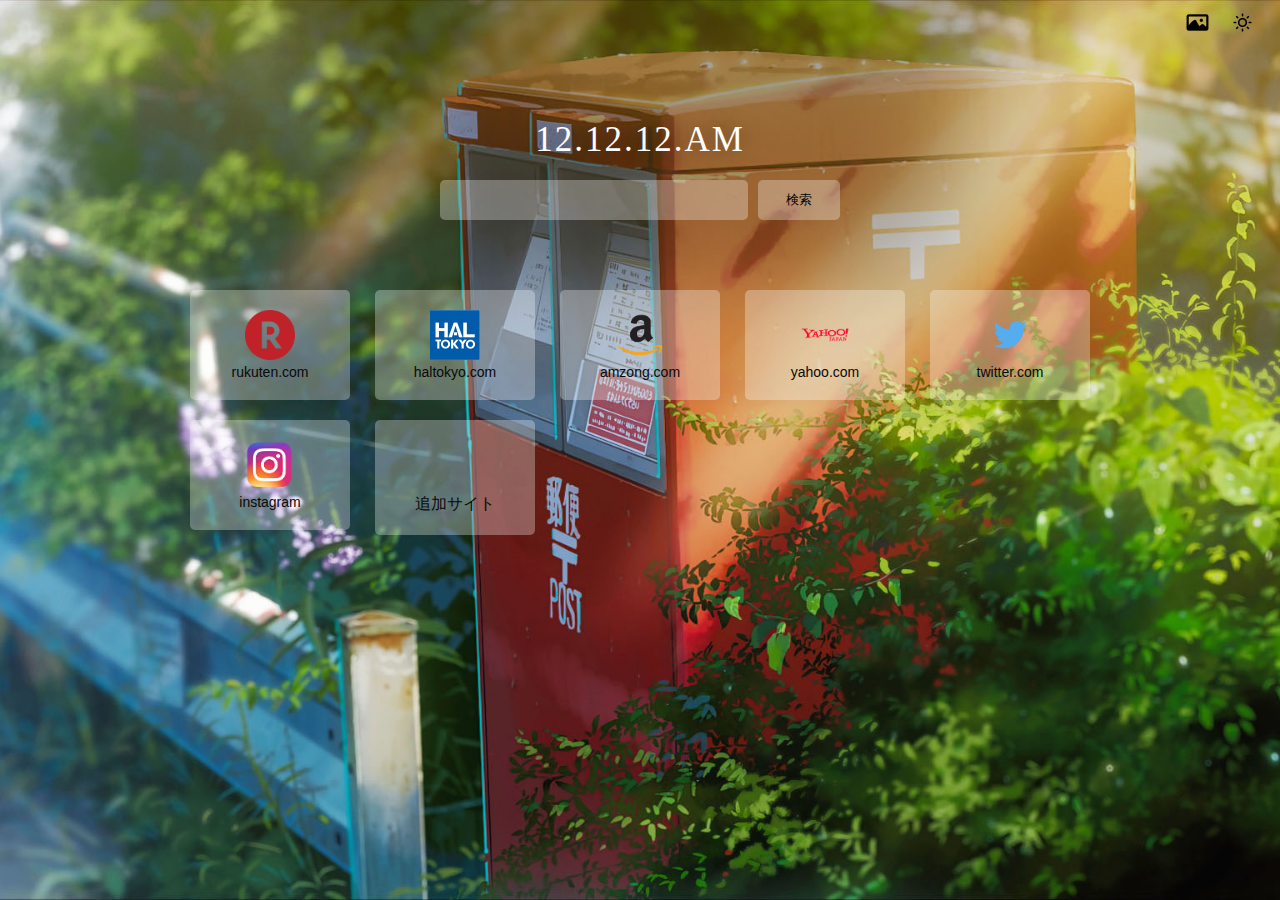
==== src/index2.html @ cdae1133 "20201111" ====
<!DOCTYPE html>
<html lang="en">
  <head>
    <meta charset="UTF-8" />
    <meta
      name="viewport"
      content="width=device-width,initial-scale=1,maximum-scale=1,user-scalable=no, viewport-fit=cover"
    />
    <title>NAV</title>
    <link rel="stylesheet" href="style.css" />
  </head>
  <body>
    <!-- other -->

    <div id="btnBox">
      <div class="btnBox_iconWarp">
        <img
          onclick="changePic()"
          class="btnBox_icon"
          src="./img/picture.png"
          alt=""
        />
      </div>
      <div class="btnBox_iconWarp">
        <img
          onclick="changeColor()"
          class="btnBox_icon"
          src="./img/sun.png"
          alt=""
        />
      </div>
      <!-- 变换图片 -->
      <script type="text/javascript">
        let i = 0;
        let imgArr = [
          "./img/1.jpg",
          "./img/2.jpg",
          "./img/3.jpg",
          "./img/4.jpg",
        ];
        // 图片预加载
        var images = new Array();
        function preload() {
          for (i = 0; i < preload.arguments.length; i++) {
            images[i] = new Image();
            images[i].src = preload.arguments[i];
          }
        }
        preload("./img/1.jpg", "./img/2.jpg", "./img/3.jpg");
        // 图片预加载
        function changePic() {
          if (++i === imgArr.length) {
            i = 0;
          }

          document.body.style.backgroundImage = "url(" + imgArr[i] + ")";
        }
        // document.body.onclick = changePic
      </script>
      <!-- 变换颜色 -->
      <script>
        function changeColor() {
          let path = document
            .querySelectorAll(".btnBox_icon")[1]
            .getAttribute("src");
          let bgColor = document.querySelectorAll(
            ".site,input,button,.addButton"
          );

          let textColor = document.querySelectorAll(
            ".site,input,button,.addButton"
          );

          if (path == "./img/sun.png") {
            document.querySelectorAll(".btnBox_icon")[1].src = "./img/moon.png";

            for (let i = 0; i < bgColor.length; i++) {
              bgColor[i].style.backgroundColor = "rgb(30, 30, 30, 0.3)";
              textColor[i].style.color = "rgba(230, 230, 230,0.9)";
            }
          } else {
            document.querySelectorAll(".btnBox_icon")[1].src = "./img/sun.png";

            for (let i = 0; i < bgColor.length; i++) {
              bgColor[i].style.backgroundColor = "rgb(255, 255, 255, 0.3)";
              textColor[i].style.color = "rgba(10, 10, 10)";
            }
          }

          // console.log(textColor);
          // console.log(x);
        }
      </script>
      <!-- 随机更换图片 -->
      <!-- <script type="text/javascript">
          function changePic() {
            var bodyBgs = [];
            bodyBgs[0] = "./img/1.jpg";
            bodyBgs[1] = "./img/2.jpg";
            bodyBgs[2] = "./img/3.jpg";
            bodyBgs[3] = "./img/4.jpg";
            var randomBgIndex = Math.round(Math.random() * 3);
            document.body.style.backgroundImage =
              "url(" + bodyBgs[randomBgIndex] + ")";

            console.log(randomBgIndex);
          }
        </script> -->
    </div>
    <!-- header -->
    <header class="globalHeader">
      <div class="clock"><p id="time">12.12.12.AM</p></div>
      <script>
        // get element
        var time = document.querySelector("#time");
        function up(time_el) {
          // get time
          let date = new Date();

          let h = date.getHours();
          let m = date.getMinutes();
          let s = date.getSeconds();
          // AM and PM
          let day_night = "AM";

          if (h > 12) {
            h = h - 12;
            day_night = "PM";
          }
          // (if min and sec) < 10 + 0
          if (h < 10) {
            h = "0" + h;
          }
          if (m < 10) {
            m = "0" + m;
          }
          if (s < 10) {
            s = "0" + s;
          }
          //assign to time
          time.textContent = h + ":" + m + ":" + s + " " + "AM";
        }

        setInterval(() => {
          up(time);
        }, 1000);
      </script>
      <form
        class="searchFrom"
        method="GET"
        action="https://www.google.com/search?"
      >
        <input name="q" type="text" autocomplete="off" />
        <button type="submit">検索</button>
      </form>
    </header>
    <!-- main -->
    <main class="globalMain">
      <ul class="siteList">
        <li>
          <a href="https://www.rakuten.co.jp/">
            <div class="site">
              <div class="logo">
                <img src="./img/rakuten.png" alt="" />
              </div>
              <div class="link">rukuten.com</div>
            </div>
          </a>
        </li>
        <li>
          <a href="https://www.hal.ac.jp/tokyo">
            <div class="site">
              <div class="logo">
                <img src="./img/hal.png" alt="" />
              </div>
              <div class="link">haltokyo.com</div>
            </div>
          </a>
        </li>
        <li>
          <a href="https://www.amazon.co.jp/-/zh/ref=nav_logo">
            <div class="site">
              <div class="logo">
                <img src="./img/amazong.png" alt="" />
              </div>
              <div class="link">amzong.com</div>
            </div>
          </a>
        </li>
        <li>
          <a href="https://www.yahoo.co.jp/">
            <div class="site">
              <div class="logo">
                <img src="./img/yahoo.png" alt="" />
              </div>
              <div class="link">yahoo.com</div>
            </div>
          </a>
        </li>
        <li>
          <a href="https://twitter.com/home">
            <div class="site">
              <div class="logo">
                <img src="./img/twitter.jpg" alt="" />
              </div>
              <div class="link">twitter.com</div>
            </div>
          </a>
        </li>
        <li>
          <a href="https://www.instagram.com/">
            <div class="site">
              <div class="logo">
                <img src="./img/instagram.png" alt="" />
              </div>
              <div class="link">instagram</div>
            </div>
          </a>
        </li>

        <li class="last">
          <div class="addButton">
            <div class="iconWrapper">
              <svg class="icon">
                <use xlink:href="#icon-custom-add"></use>
              </svg>
            </div>
            <div class="text">追加サイト</div>
          </div>
        </li>
      </ul>
    </main>
    <script src="https://at.alicdn.com/t/font_2168517_nfphgj52gt.js"></script>
    <script src="https://cdn.bootcdn.net/ajax/libs/jquery/3.5.1/jquery.min.js"></script>
    <script src="main.js"></script>
  </body>
</html>
---- src/style.css ----
* {
  margin: 0;
  padding: 0;
  box-sizing: border-box;
  transition: all 0.25s;
}

*::before,
*::after {
  box-sizing: border-box;
}

ul,
ol {
  list-style: none;
}

a {
  color: inherit;
  text-decoration: none;
}

img {
  max-width: 100%;
  /* 图片不能大过容器 */
}

/* style */
body {
  font-family: -apple-system, BlinkMacSystemFont, "PingFang SC",
    "Helvetica Neue", STHeiti, "Microsoft Yahei", Tahoma, Simsun, sans-serif;
  min-width: 100%;
  min-height: 100vh;
  color: rgba(10, 10, 10);
  background-image: url(./img/4.jpg);
  background-repeat: no-repeat;
  background-size: cover;
  transition: all 0.25s;
  background-position: center;
  /* backdrop-filter: blur(10px); */
}

.cover {
  z-index: -1;
  opacity: 1;
  position: fixed;
  left: 0;
  top: 0;
  width: 100%;
  height: 100%;
  /*background-color: rgba(0,0,0,0.3);*/
  background-image: radial-gradient(
      rgba(0, 0, 0, 0) 0%,
      rgba(0, 0, 0, 0.3) 100%
    ),
    radial-gradient(rgba(0, 0, 0, 0) 33%, rgba(0, 0, 0, 0.3) 166%);
  transition: all 0.25s;
}

.globalHeader {
  /* border: 1px red solid; */
  padding: 20px;
}

@media (min-width: 500px) {
  .globalHeader {
    padding: 50px 0;
  }
}

#btnBox {
  display: flex;
  justify-content: center;
  width: 100px;
  margin-left: auto;
  height: 70px;
}

.btnBox_iconWarp {
  padding-top: 10px;
  padding-right: 20px;
}

.btnBox_icon {
  height: 25px;
  width: 25px;
  cursor: pointer;
  transition: all 0.25s;
}

.btnBox_iconWarp :hover {
  transform: scale3d(1.4, 1.4, 1.4);
}

.clock {
  max-width: 250px;
  margin-left: auto;
  margin-right: auto;
  display: flex;
  justify-content: center;
  align-items: center;
  padding-bottom: 20px;
  transition: all 0.25s;
  cursor: pointer;
}

.clock:hover {
  transform: scale3d(1.1, 1.1, 1.1);
}

.clock p {
  color: rgb(255, 255, 255);
  text-shadow: 0 0 20px rgba(0, 0, 0, 0.35);
  font-size: 35px;
  font-family: "Microsoft Yahei Light", "Microsoft Yahei";
  letter-spacing: 2px;
}

/* .clock p::after {
  content: "";
  display: block;
  width: 100%;
  height: 2px;
  position: absolute;
  bottom: 20px;
  transition: all 0.25s;
  transform: scale3d(0, 1, 1);
  transform-origin: 50% 0;
} */

.searchFrom {
  display: flex;
  justify-content: space-between;
}

/* 500px以下的样式不管 */
@media (min-width: 500px) {
  .searchFrom {
    max-width: 400px;
    margin-left: auto;
    margin-right: auto;
  }
}

/* 大于500PX的样式不管  只设定0~500px的样式
 @media (max-width: 500px) {
  .searchFrom {
  }
} */

.globalMain {
  max-width: 900px;
  margin-left: auto;
  margin-right: auto;
}

.searchFrom > input {
  width: 100%;
  margin-right: 10px;
  height: 40px;
  padding: 0 10px;
  border: none;
  outline: none;
  /* border: 1px #ddd solid; */
  background: rgb(255, 255, 255, 0.3);
  border-radius: 5px;
}
.searchFrom > button {
  white-space: nowrap;
  /* 让按钮文本不换行 */
  padding: 0 28px;
  border-radius: 5px;
  border: none;
  background: rgb(255, 255, 255, 0.3);
  color: black;
  outline: none;
}

.globalMain {
}
.siteList {
  /* border: 1px red solid; */
  display: flex;
  justify-content: space-between;
  flex-wrap: wrap; /*换行*/
  margin: 20px;
}

@media (min-width: 500px) {
  .siteList {
    margin: 20px;
  }
}

/* PC版本 */

@media (min-width: 500px) {
  .siteList {
    margin-left: 0;
    margin-right: -25px;
    justify-content: flex-start;
  }
}

.siteList > li {
  margin-bottom: 10px;
}

.siteList > li :hover {
  transform: scale3d(1.1, 1.1, 1.1);
}

@media (min-width: 500px) {
  .siteList > li {
    margin-right: 25px;
  }
}

.siteList * {
  transition: all 0.25s;
}

.siteList .site {
  width: 160px;
  /* border: 1px red solid; */
  display: flex; /* 居中 */
  justify-content: center; /* 居中 */
  align-items: center; /* 居中 */
  flex-direction: column; /* 改成上下分*/
  margin-bottom: 10px;
  background: rgb(255, 255, 255, 0.3);
  /* border: 1px #ddd solid; */
  border-radius: 5px;
  padding: 20px 0;
}
.siteList .site > .logo {
  /* border: 1px red solid; */
  width: 50px;
  height: 50px;
  display: flex;
  justify-content: center; /* 居中 */
  align-items: center; /* 居中 */
  font-size: 64px; /* 居中 */
}
.siteList .site > .link {
  font-size: 14px;
  margin-top: 4px;
}
.siteList .addButton {
  width: 160px;
  /* border: 1px black solid; */
  display: flex;
  justify-content: center;
  align-items: center;
  flex-direction: column;
  padding: 20px 0;
  background-color: rgb(255, 255, 255, 0.3);
  /* border: 1px #ddd solid; */
  border-radius: 5px;
}

.siteList .addButton .text {
  margin-top: 4px;
}

.iconWrapper {
  /* border: 1px red solid; */
  display: flex;
  justify-content: center;
  align-items: center;
  width: 50px;
  height: 50px;
}

.addButton .icon {
  width: 56px;
  height: 56px;
}
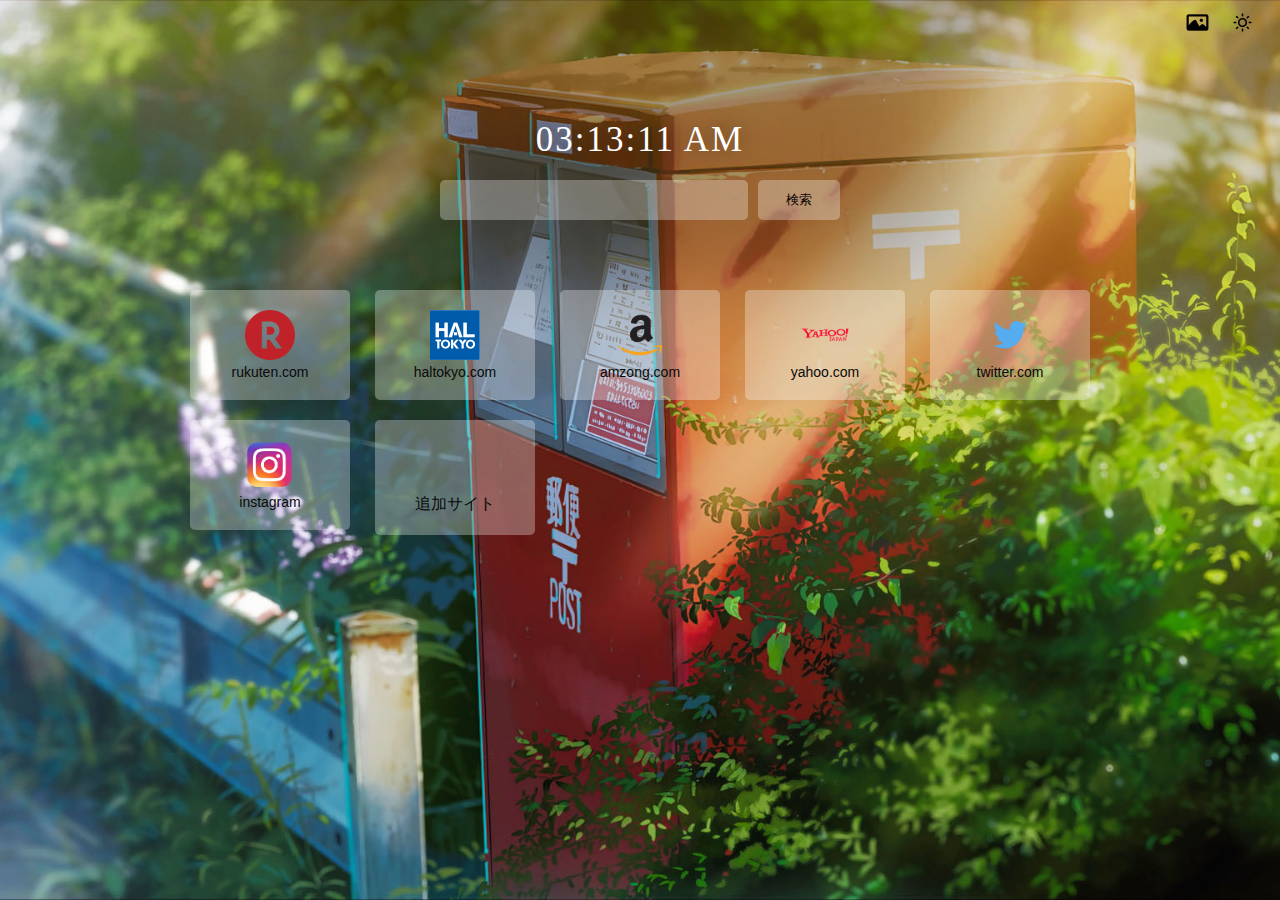
==== commit 87946453: "20201111" ====
--- a/src/index2.html
+++ b/src/index2.html
@@ -143,7 +143,7 @@
 
         setInterval(() => {
           up(time);
-        }, 1000);
+        }, 0);
       </script>
       <form
         class="searchFrom"
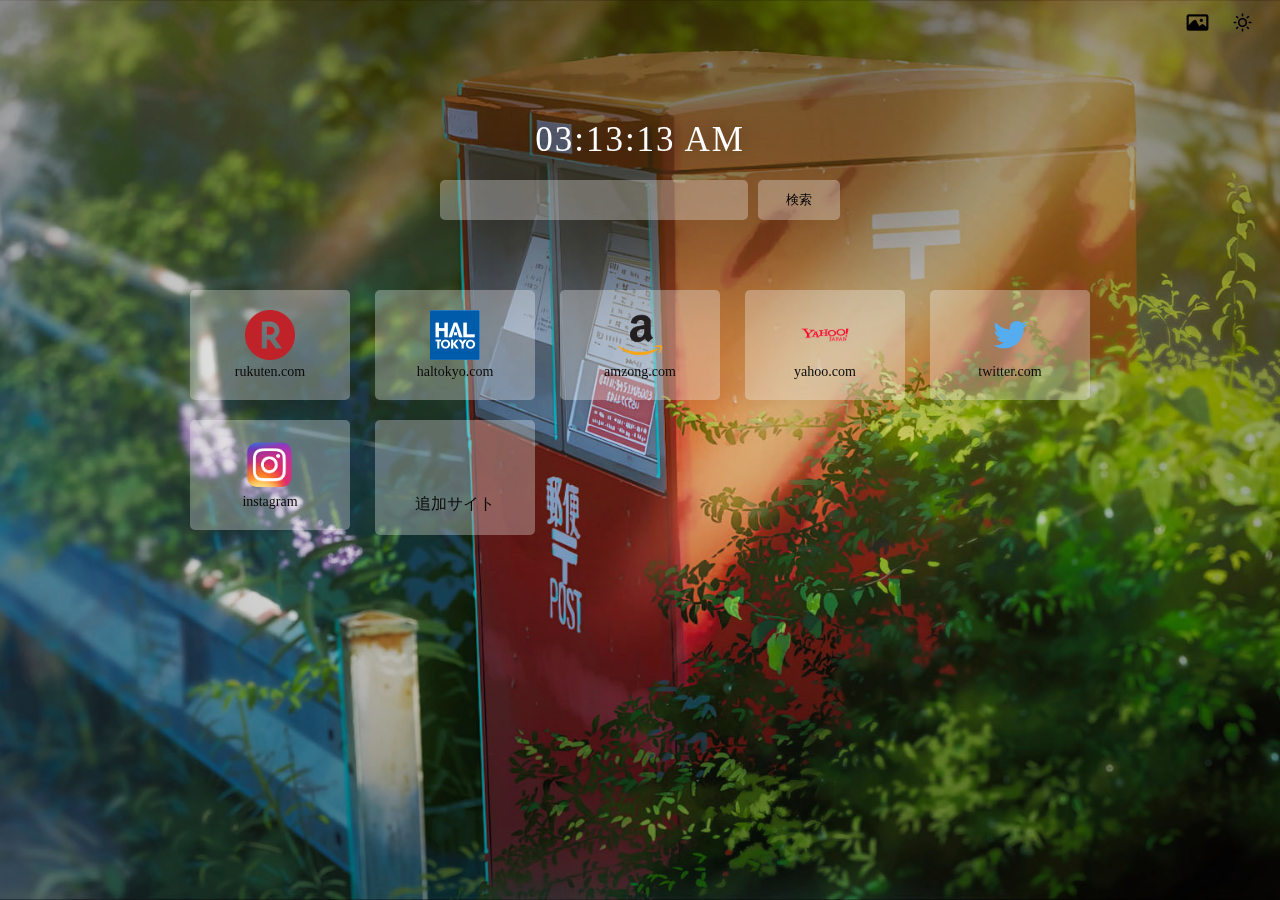
==== commit e8fd05ef: "20201111" ====
--- a/src/index2.html
+++ b/src/index2.html
@@ -13,6 +13,7 @@
     <!-- other -->
 
     <div id="btnBox">
+      <div class="cover" id="cover"></div>
       <div class="btnBox_iconWarp">
         <img
           onclick="changePic()"
@@ -113,6 +114,7 @@
       <script>
         // get element
         var time = document.querySelector("#time");
+        up(time);
         function up(time_el) {
           // get time
           let date = new Date();
@@ -143,7 +145,7 @@
 
         setInterval(() => {
           up(time);
-        }, 0);
+        }, 1000);
       </script>
       <form
         class="searchFrom"
--- a/src/style.css
+++ b/src/style.css
@@ -27,8 +27,6 @@
 
 /* style */
 body {
-  font-family: -apple-system, BlinkMacSystemFont, "PingFang SC",
-    "Helvetica Neue", STHeiti, "Microsoft Yahei", Tahoma, Simsun, sans-serif;
   min-width: 100%;
   min-height: 100vh;
   color: rgba(10, 10, 10);
@@ -112,28 +110,21 @@
   color: rgb(255, 255, 255);
   text-shadow: 0 0 20px rgba(0, 0, 0, 0.35);
   font-size: 35px;
-  font-family: "Microsoft Yahei Light", "Microsoft Yahei";
   letter-spacing: 2px;
 }
 
-/* .clock p::after {
-  content: "";
-  display: block;
-  width: 100%;
-  height: 2px;
-  position: absolute;
-  bottom: 20px;
-  transition: all 0.25s;
-  transform: scale3d(0, 1, 1);
-  transform-origin: 50% 0;
-} */
+@media (min-width: 500px) {
+  .clock p {
+    font-family: "Microsoft Yahei Light", "Microsoft Yahei";
+  }
+}
 
 .searchFrom {
   display: flex;
   justify-content: space-between;
 }
 
-/* 500px以下的样式不管 */
+/* 500px以下的样式不管 pc版本*/
 @media (min-width: 500px) {
   .searchFrom {
     max-width: 400px;
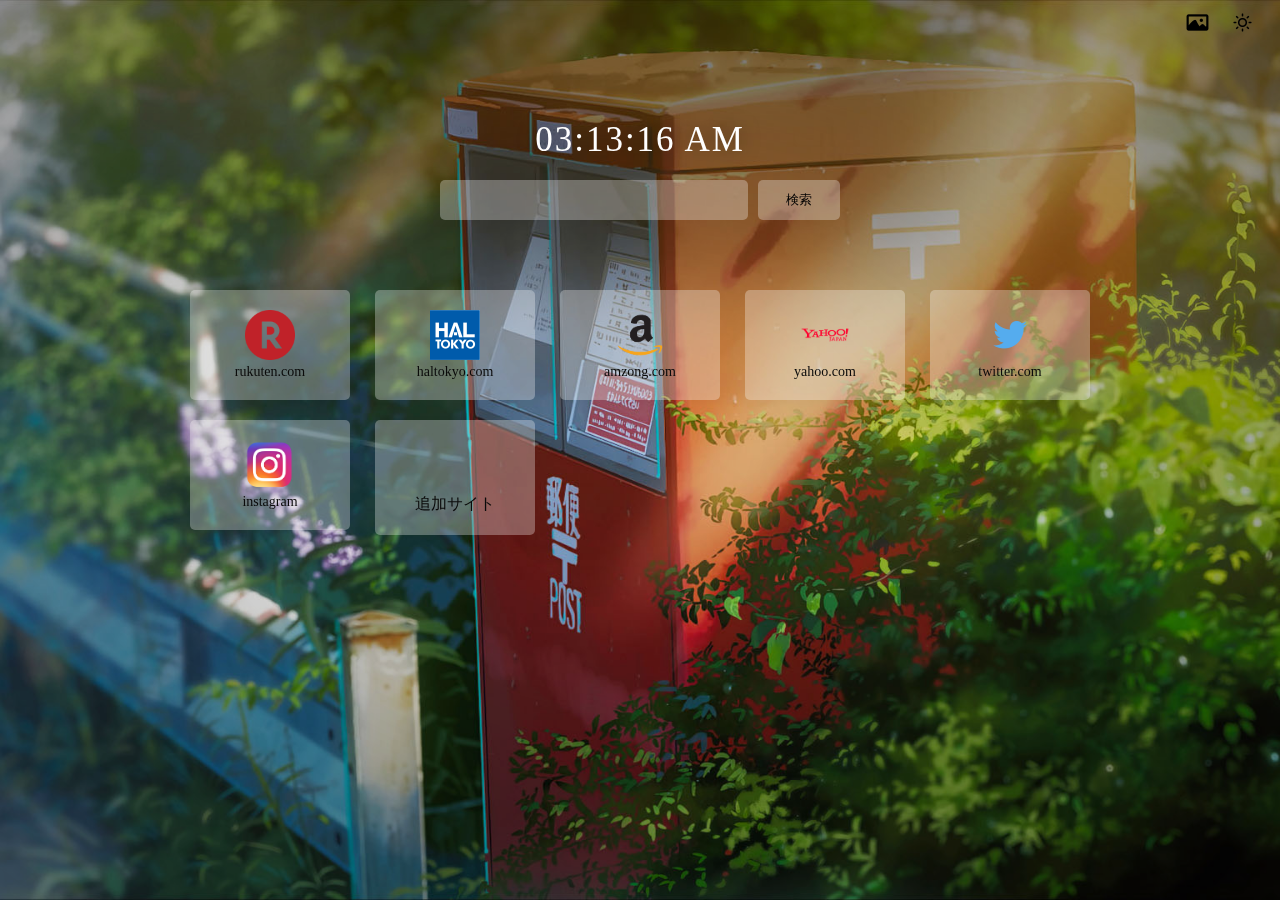
==== commit 8003a45a: "20201111" ====
--- a/src/index2.html
+++ b/src/index2.html
@@ -9,7 +9,7 @@
     <title>NAV</title>
     <link rel="stylesheet" href="style.css" />
   </head>
-  <body>
+  <body id="indexBody">
     <!-- other -->
 
     <div id="btnBox">
@@ -152,7 +152,22 @@
         method="GET"
         action="https://www.google.com/search?"
       >
-        <input name="q" type="text" autocomplete="off" />
+        <input
+          onfocus="inputFocus()"
+          onfocusout="inputFocusout()"
+          name="q"
+          type="text"
+          autocomplete="off"
+        />
+        <script>
+          function inputFocus() {
+            let bg = document.body;
+            document.body.style.backdropFilter = "blur(10px)";
+          }
+          function inputFocusout() {
+            document.body.style.backdropFilter = "blur(0px)";
+          }
+        </script>
         <button type="submit">検索</button>
       </form>
     </header>
--- a/src/style.css
+++ b/src/style.css
@@ -38,21 +38,23 @@
   /* backdrop-filter: blur(10px); */
 }
 
-.cover {
-  z-index: -1;
-  opacity: 1;
-  position: fixed;
-  left: 0;
-  top: 0;
-  width: 100%;
-  height: 100%;
-  /*background-color: rgba(0,0,0,0.3);*/
-  background-image: radial-gradient(
-      rgba(0, 0, 0, 0) 0%,
-      rgba(0, 0, 0, 0.3) 100%
-    ),
-    radial-gradient(rgba(0, 0, 0, 0) 33%, rgba(0, 0, 0, 0.3) 166%);
-  transition: all 0.25s;
+@media (min-width: 500px) {
+  .cover {
+    z-index: -1;
+    opacity: 1;
+    position: fixed;
+    left: 0;
+    top: 0;
+    width: 100%;
+    height: 100%;
+    /*background-color: rgba(0,0,0,0.3);*/
+    background-image: radial-gradient(
+        rgba(0, 0, 0, 0) 0%,
+        rgba(0, 0, 0, 0.3) 100%
+      ),
+      radial-gradient(rgba(0, 0, 0, 0) 33%, rgba(0, 0, 0, 0.3) 166%);
+    transition: all 0.25s;
+  }
 }
 
 .globalHeader {
@@ -156,6 +158,10 @@
   background: rgb(255, 255, 255, 0.3);
   border-radius: 5px;
 }
+
+input:focus {
+}
+
 .searchFrom > button {
   white-space: nowrap;
   /* 让按钮文本不换行 */
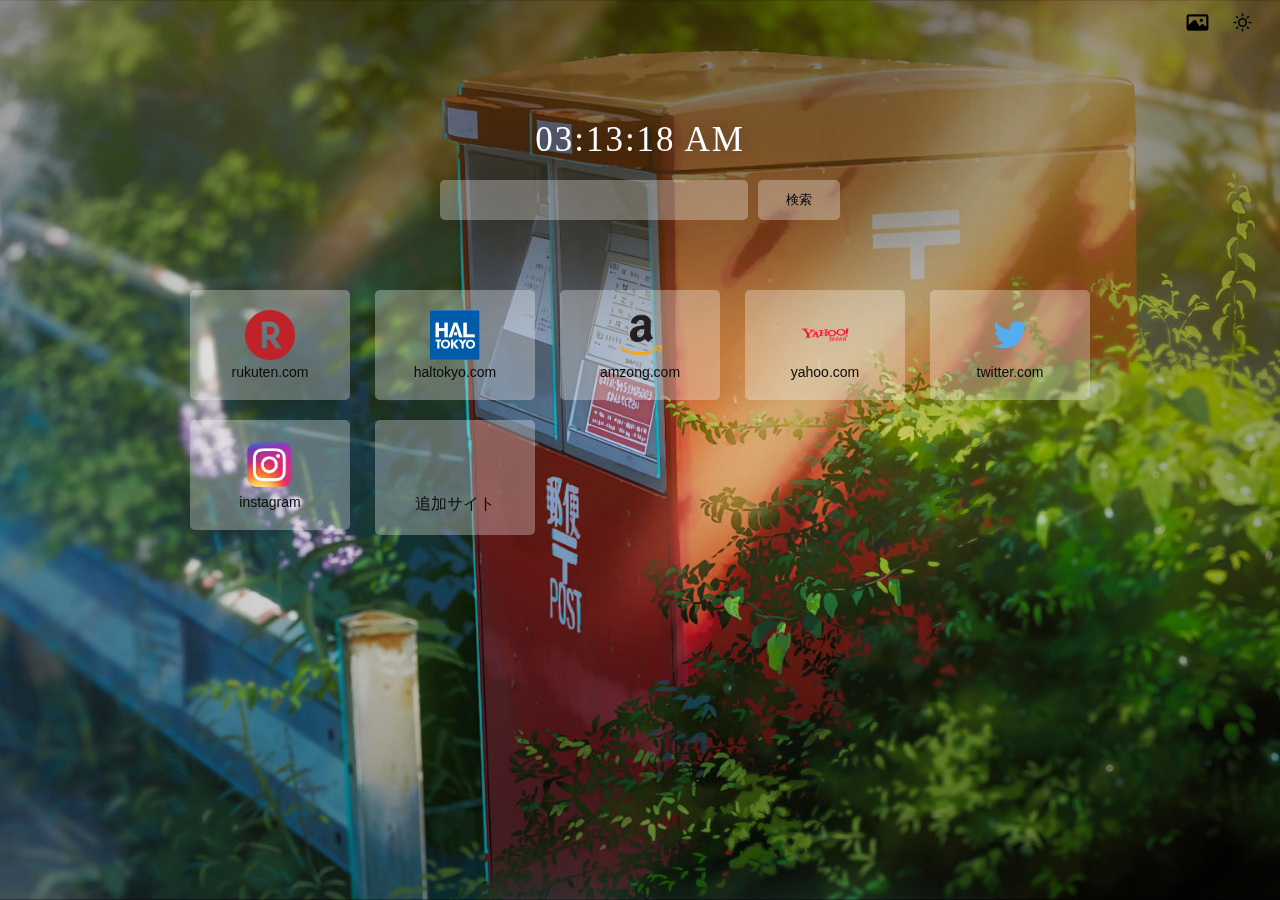
==== commit 6b97e66e: "20201111" ====
--- a/src/index2.html
+++ b/src/index2.html
@@ -154,20 +154,11 @@
       >
         <input
           onfocus="inputFocus()"
-          onfocusout="inputFocusout()"
+          onblur="inputFocusout()"
           name="q"
           type="text"
           autocomplete="off"
         />
-        <script>
-          function inputFocus() {
-            let bg = document.body;
-            document.body.style.backdropFilter = "blur(10px)";
-          }
-          function inputFocusout() {
-            document.body.style.backdropFilter = "blur(0px)";
-          }
-        </script>
         <button type="submit">検索</button>
       </form>
     </header>
--- a/src/style.css
+++ b/src/style.css
@@ -3,6 +3,8 @@
   padding: 0;
   box-sizing: border-box;
   transition: all 0.25s;
+  font-family: "Yu Gothic Medium", "游ゴシック Medium", YuGothic, "游ゴシック体",
+    "ヒラギノ角ゴ Pro W3", sans-serif;
 }
 
 *::before,
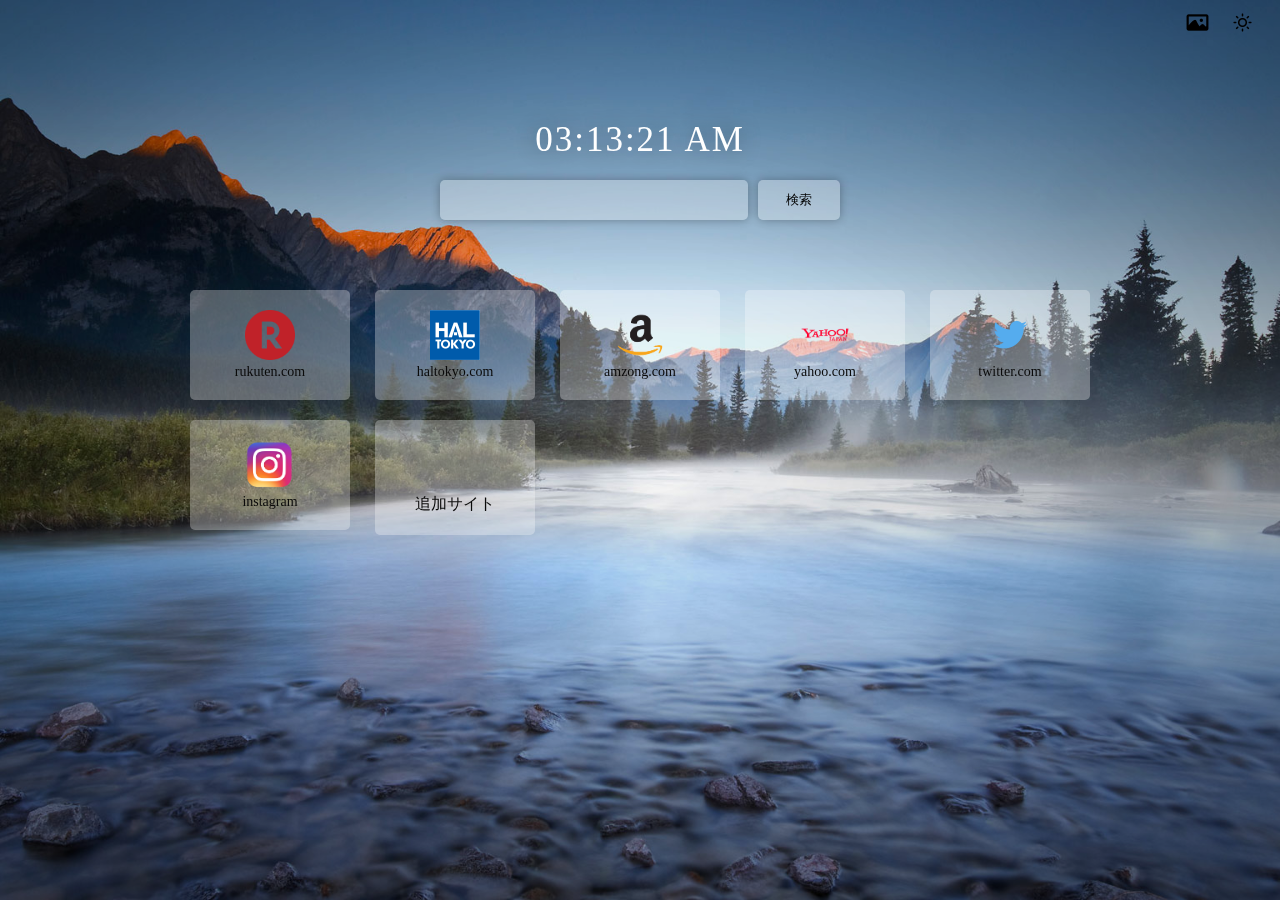
==== commit 8b49aea7: "20201112" ====
--- a/src/index2.html
+++ b/src/index2.html
@@ -153,6 +153,7 @@
         action="https://www.google.com/search?"
       >
         <input
+          class="serach"
           onfocus="inputFocus()"
           onblur="inputFocusout()"
           name="q"
--- a/src/style.css
+++ b/src/style.css
@@ -3,8 +3,6 @@
   padding: 0;
   box-sizing: border-box;
   transition: all 0.25s;
-  font-family: "Yu Gothic Medium", "游ゴシック Medium", YuGothic, "游ゴシック体",
-    "ヒラギノ角ゴ Pro W3", sans-serif;
 }
 
 *::before,
@@ -37,7 +35,6 @@
   background-size: cover;
   transition: all 0.25s;
   background-position: center;
-  /* backdrop-filter: blur(10px); */
 }
 
 @media (min-width: 500px) {
@@ -112,14 +109,18 @@
 
 .clock p {
   color: rgb(255, 255, 255);
-  text-shadow: 0 0 20px rgba(0, 0, 0, 0.35);
-  font-size: 35px;
+  text-shadow: 0 0 20px rgba(0, 0, 0, 0.8);
+  font-size: 25px;
   letter-spacing: 2px;
 }
 
 @media (min-width: 500px) {
   .clock p {
     font-family: "Microsoft Yahei Light", "Microsoft Yahei";
+    color: rgb(255, 255, 255);
+    text-shadow: 0 0 20px rgba(0, 0, 0, 0.35);
+    font-size: 35px;
+    letter-spacing: 2px;
   }
 }
 
@@ -158,10 +159,8 @@
   outline: none;
   /* border: 1px #ddd solid; */
   background: rgb(255, 255, 255, 0.3);
-  border-radius: 5px;
-}
-
-input:focus {
+  box-shadow: rgba(0, 0, 0, 0.3) 0 0 10px;
+  border-radius: 5px;
 }
 
 .searchFrom > button {
@@ -173,6 +172,7 @@
   background: rgb(255, 255, 255, 0.3);
   color: black;
   outline: none;
+  box-shadow: rgba(0, 0, 0, 0.3) 0 0 10px;
 }
 
 .globalMain {
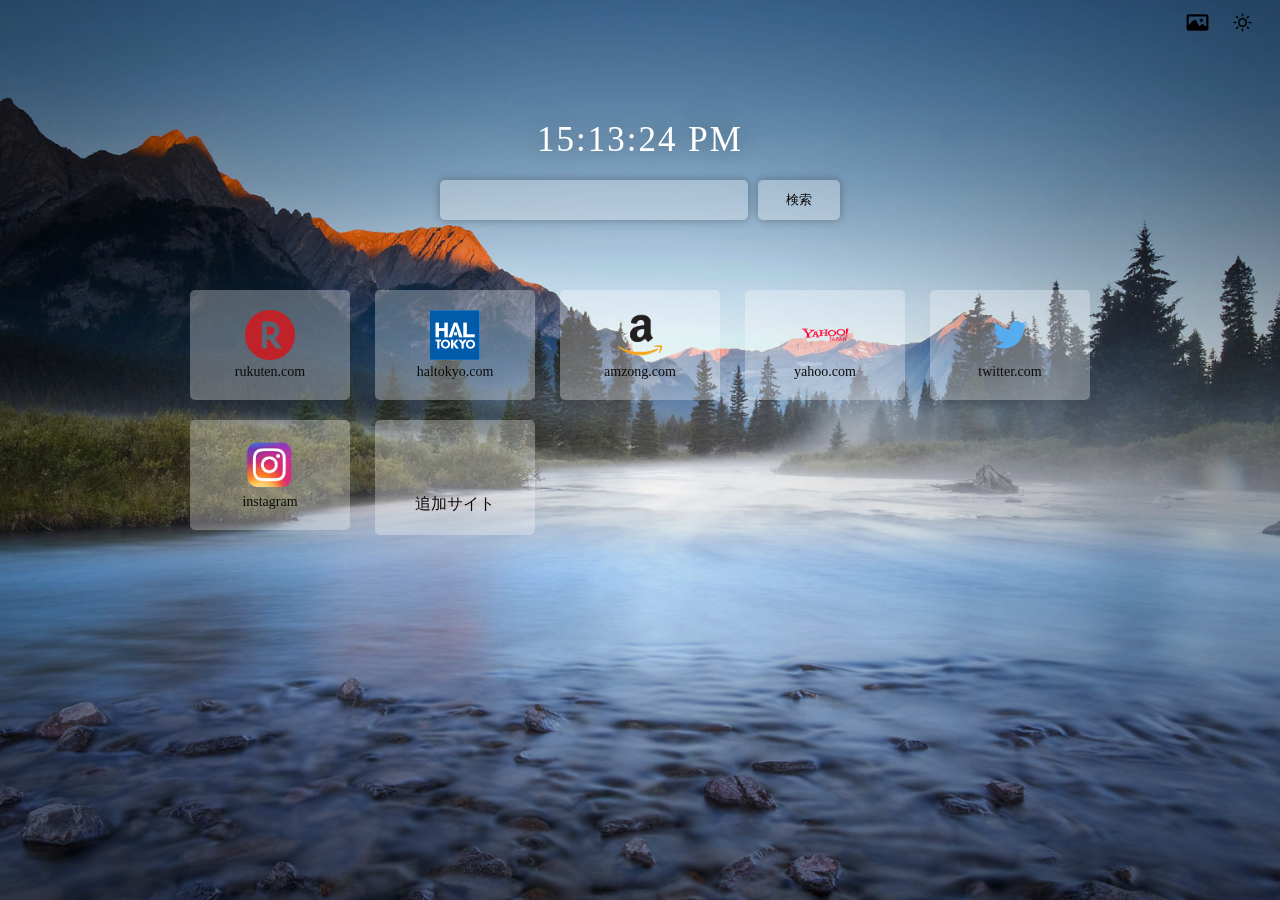
==== commit 488706c6: "20201113" ====
--- a/src/index2.html
+++ b/src/index2.html
@@ -125,9 +125,17 @@
           // AM and PM
           let day_night = "AM";
 
-          if (h > 12) {
-            h = h - 12;
+          // if (h > 12) {
+          //   h = h - 12;
+          //   day_night = "PM";
+          // }
+
+          if (h <= 12) {
+            day_night = "AM";
+          } else if (h > 12 && h < 24) {
             day_night = "PM";
+          } else if (H == 24) {
+            h = 0;
           }
           // (if min and sec) < 10 + 0
           if (h < 10) {
@@ -140,7 +148,7 @@
             s = "0" + s;
           }
           //assign to time
-          time.textContent = h + ":" + m + ":" + s + " " + "AM";
+          time.textContent = h + ":" + m + ":" + s + " " + day_night;
         }
 
         setInterval(() => {
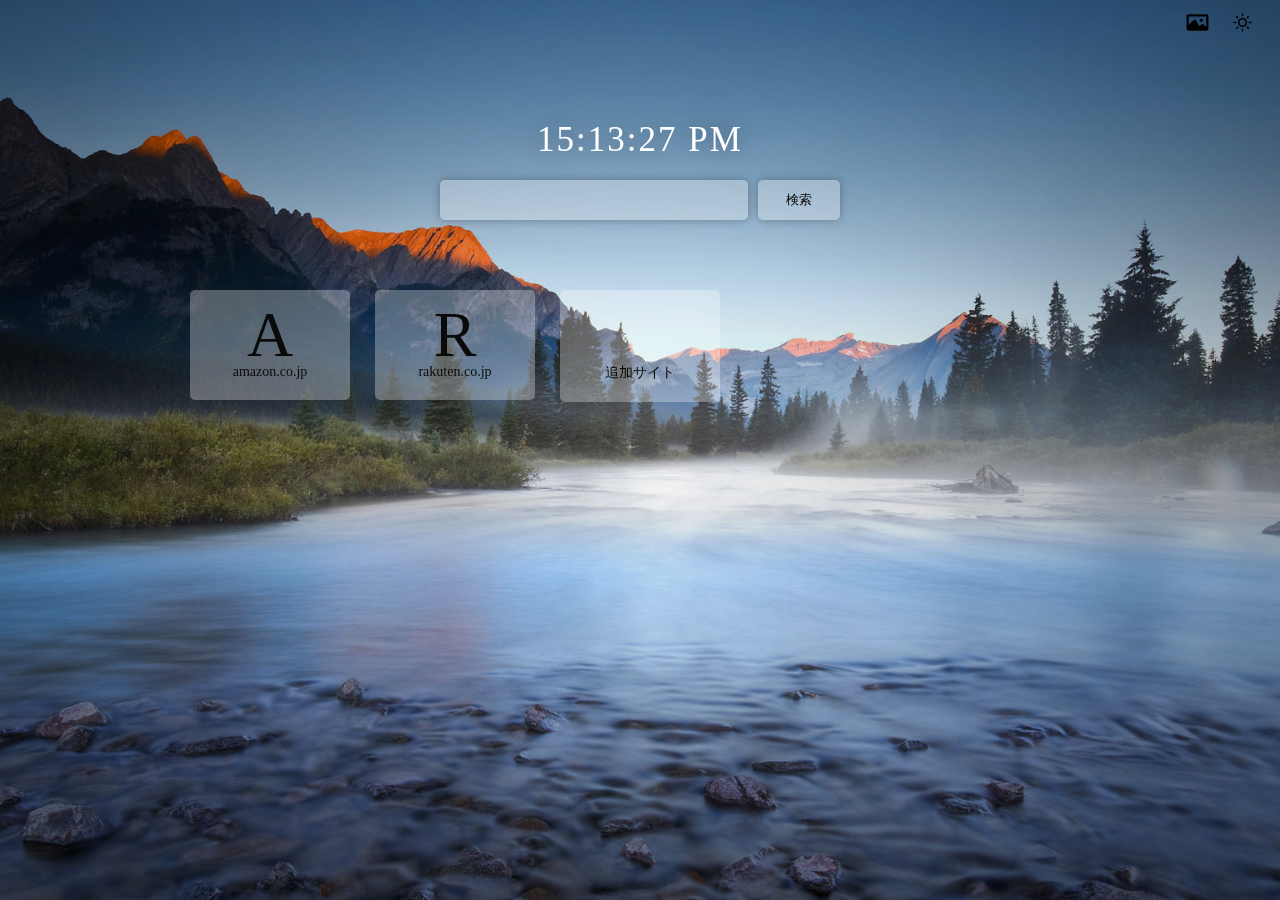
==== commit 5cd5a408: "20210119" ====
--- a/src/index2.html
+++ b/src/index2.html
@@ -11,7 +11,6 @@
   </head>
   <body id="indexBody">
     <!-- other -->
-
     <div id="btnBox">
       <div class="cover" id="cover"></div>
       <div class="btnBox_iconWarp">
@@ -174,7 +173,7 @@
     <!-- main -->
     <main class="globalMain">
       <ul class="siteList">
-        <li>
+        <!-- <li>
           <a href="https://www.rakuten.co.jp/">
             <div class="site">
               <div class="logo">
@@ -233,7 +232,7 @@
               <div class="link">instagram</div>
             </div>
           </a>
-        </li>
+        </li> -->
 
         <li class="last">
           <div class="addButton">
@@ -247,7 +246,7 @@
         </li>
       </ul>
     </main>
-    <script src="https://at.alicdn.com/t/font_2168517_nfphgj52gt.js"></script>
+    <script src="https://at.alicdn.com/t/font_2168517_9w1px4al4q.js"></script>
     <script src="https://cdn.bootcdn.net/ajax/libs/jquery/3.5.1/jquery.min.js"></script>
     <script src="main.js"></script>
   </body>
--- a/src/style.css
+++ b/src/style.css
@@ -231,6 +231,7 @@
   /* border: 1px #ddd solid; */
   border-radius: 5px;
   padding: 20px 0;
+  position: relative;
 }
 .siteList .site > .logo {
   /* border: 1px red solid; */
@@ -245,6 +246,22 @@
   font-size: 14px;
   margin-top: 4px;
 }
+
+.siteList .site > .close {
+  position: absolute;
+  right: 0;
+  top: 0;
+  width: 20px;
+  height: 20px;
+  display: none;
+  cursor: default;
+  /* border: 1px red solid; */
+}
+
+.siteList .site:hover > .close {
+  display: block;
+}
+
 .siteList .addButton {
   width: 160px;
   /* border: 1px black solid; */
@@ -260,6 +277,7 @@
 
 .siteList .addButton .text {
   margin-top: 4px;
+  font-size: 14px;
 }
 
 .iconWrapper {
